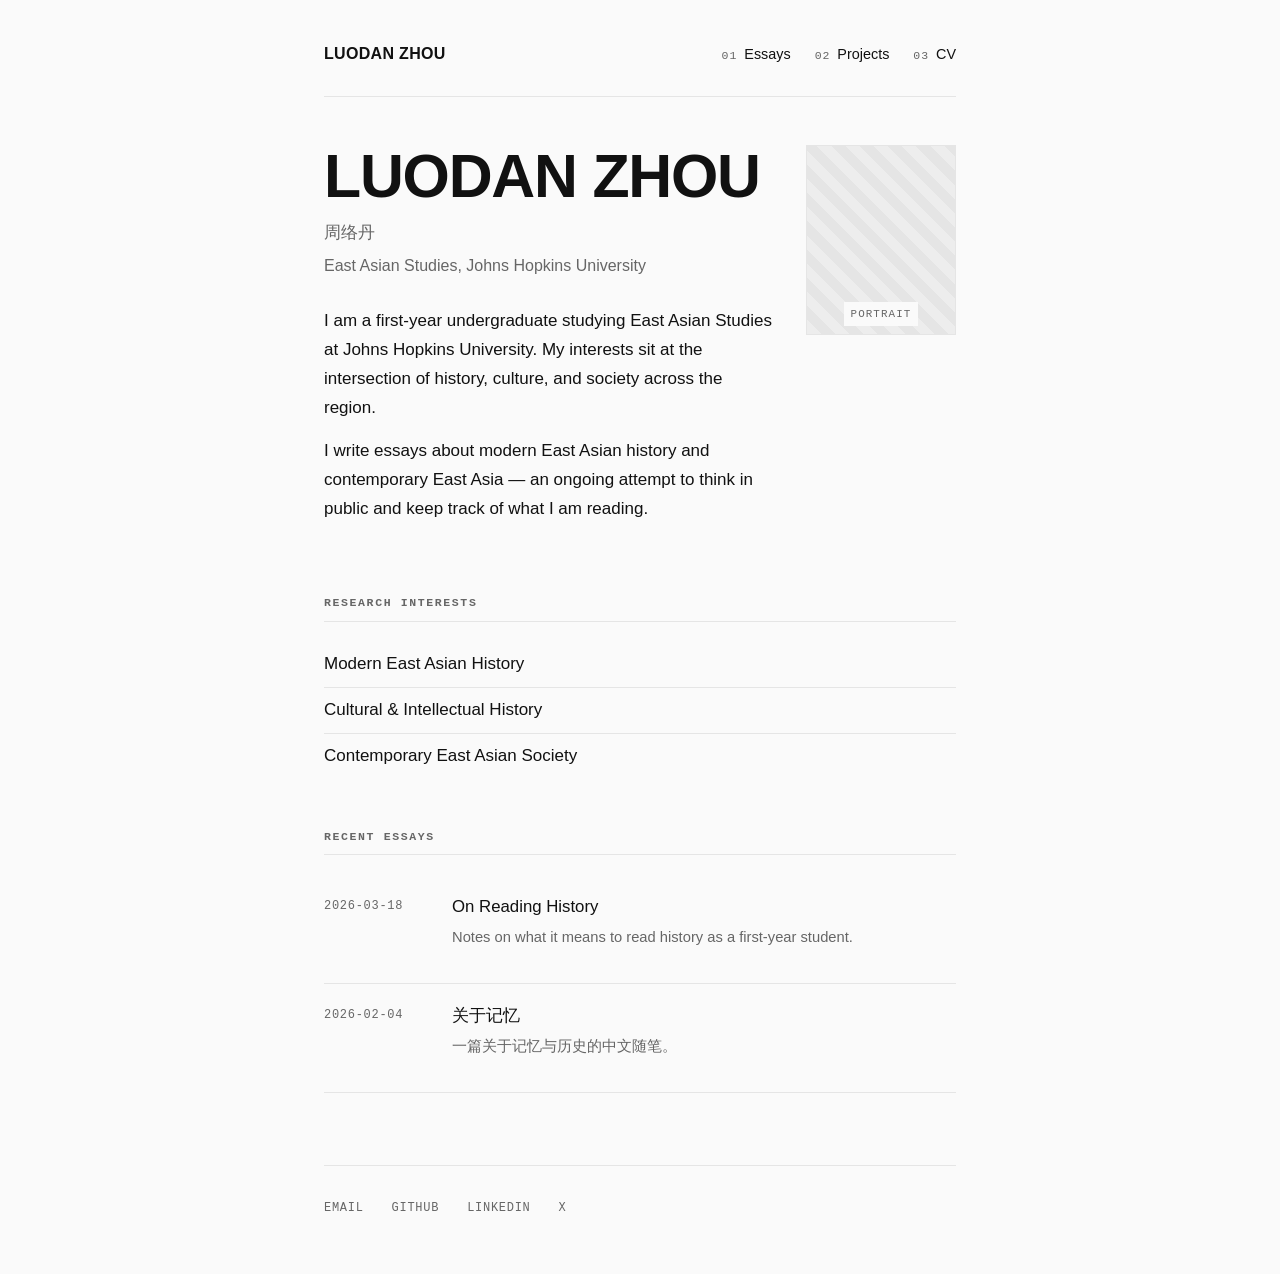
==== index.html @ 75e3056e "Initial site: personal academic website for Luodan Zhou Swiss-minimalist monochrome static site: hom" ====
<!DOCTYPE html>
<html lang="en">
<head>
  <meta charset="utf-8">
  <meta name="viewport" content="width=device-width, initial-scale=1">
  <title>Luodan Zhou</title>
  <meta name="description" content="Luodan Zhou — East Asian Studies, Johns Hopkins University.">
  <link rel="stylesheet" href="/assets/style.css">
</head>
<body>
  <div class="wrap">
    <header class="site-header">
      <a class="logo" href="/">Luodan Zhou</a>
      <nav class="nav">
        <a href="/essays/"><span class="num">01</span><span class="label">Essays</span></a>
        <a href="/projects/"><span class="num">02</span><span class="label">Projects</span></a>
        <a href="/cv/"><span class="num">03</span><span class="label">CV</span></a>
      </nav>
    </header>

    <main class="content">
      <div class="hero">
        <div class="hero-layout">
          <div class="hero-text">
            <h1 class="hero-name">Luodan Zhou</h1>
            <p class="hero-cn">周络丹</p>
            <p class="hero-affil">East Asian Studies, Johns Hopkins University</p>
            <div class="bio">
              <p>I am a first-year undergraduate studying East Asian Studies at Johns Hopkins University. My interests sit at the intersection of history, culture, and society across the region.</p>
              <p>I write essays about modern East Asian history and contemporary East Asia — an ongoing attempt to think in public and keep track of what I am reading.</p>
            </div>
          </div>
          <div class="portrait" aria-hidden="true">
            <span>Portrait</span>
          </div>
        </div>
      </div>

      <section>
        <h2 class="section-title">Research Interests</h2>
        <ul class="interests">
          <li>Modern East Asian History</li>
          <li>Cultural &amp; Intellectual History</li>
          <li>Contemporary East Asian Society</li>
        </ul>
      </section>

      <!-- Recent Essays — keep in sync with essays/index.html when adding posts -->
      <section>
        <h2 class="section-title">Recent Essays</h2>
        <ul class="row-list">
          <li class="row">
            <span class="date">2026-03-18</span>
            <div>
              <a class="row-title" href="/essays/2026/on-reading-history.html">On Reading History</a>
              <p class="summary">Notes on what it means to read history as a first-year student.</p>
            </div>
          </li>
          <li class="row">
            <span class="date">2026-02-04</span>
            <div>
              <a class="row-title" href="/essays/2026/guanyu-jiyi.html">关于记忆</a>
              <p class="summary">一篇关于记忆与历史的中文随笔。</p>
            </div>
          </li>
        </ul>
      </section>
    </main>

    <footer class="site-footer">
      <a href="mailto:lzhou@jhu.edu">Email</a>
      <a href="https://github.com/yuanqili2027-creator">GitHub</a>
      <a href="#">LinkedIn</a>
      <a href="#">X</a>
    </footer>
  </div>
</body>
</html>
---- assets/style.css ----
/* ============================================================
   Personal academic website — shared stylesheet
   Design system: Swiss minimalism, strictly monochrome.
   Colors: bg #fafafa, text #111, secondary #666, hairline #e5e5e5.
   NO accent colors anywhere.
   ============================================================ */

:root {
  --bg: #fafafa;
  --text: #111;
  --secondary: #666;
  --hairline: #e5e5e5;
  --column: 680px;
  --sans: -apple-system, "Helvetica Neue", Helvetica, Inter, Arial,
    "PingFang SC", "Hiragino Sans GB", sans-serif;
  --mono: "SF Mono", Menlo, monospace;
}

* {
  box-sizing: border-box;
}

html {
  -webkit-text-size-adjust: 100%;
}

body {
  margin: 0;
  background: var(--bg);
  color: var(--text);
  font-family: var(--sans);
  font-size: 17px;
  line-height: 1.7;
  -webkit-font-smoothing: antialiased;
  text-rendering: optimizeLegibility;
}

.wrap {
  max-width: var(--column);
  margin: 0 auto;
  padding: 0 24px;
}

/* ---------- Header / navigation ---------- */

.site-header {
  padding: 40px 0 28px;
  border-bottom: 1px solid var(--hairline);
  margin-bottom: 48px;
  display: flex;
  flex-wrap: wrap;
  align-items: baseline;
  justify-content: space-between;
  gap: 16px 24px;
}

.logo {
  font-size: 1rem;
  font-weight: 600;
  letter-spacing: 0.02em;
  text-transform: uppercase;
  text-decoration: none;
  color: var(--text);
}

.logo:hover {
  opacity: 0.6;
}

nav.nav {
  display: flex;
  gap: 24px;
  font-size: 0.9rem;
}

nav.nav a {
  text-decoration: none;
  color: var(--text);
  display: inline-flex;
  gap: 7px;
  align-items: baseline;
}

nav.nav a .num {
  font-family: var(--mono);
  font-size: 0.72rem;
  letter-spacing: 0.08em;
  color: var(--secondary);
}

nav.nav a .label {
  border-bottom: 1px solid transparent;
  padding-bottom: 1px;
}

nav.nav a:hover .label,
nav.nav a[aria-current="page"] .label {
  border-bottom-color: var(--text);
}

/* ---------- Generic links ---------- */

a {
  color: var(--text);
}

.content a {
  color: var(--text);
  text-decoration: underline;
  text-decoration-thickness: 1px;
  text-underline-offset: 2px;
}

.content a:hover {
  text-decoration-thickness: 2px;
}

/* ---------- Home / hero ---------- */

.hero {
  margin-bottom: 56px;
}

.hero-name {
  font-size: clamp(2.6rem, 9vw, 3.8rem);
  line-height: 1.02;
  letter-spacing: -0.02em;
  text-transform: uppercase;
  margin: 0 0 12px;
  font-weight: 700;
}

.hero-cn {
  font-size: 1.05rem;
  color: var(--secondary);
  margin: 0 0 4px;
}

.hero-affil {
  font-size: 1rem;
  color: var(--secondary);
  margin: 0 0 28px;
}

.hero-layout {
  display: flex;
  gap: 32px;
  align-items: flex-start;
  flex-wrap: wrap;
}

.hero-text {
  flex: 1 1 340px;
}

/* Pure-CSS portrait placeholder (swap for a real photo later) */
.portrait {
  flex: 0 0 auto;
  width: 150px;
  height: 190px;
  background: repeating-linear-gradient(
      45deg,
      #ededed,
      #ededed 10px,
      #e5e5e5 10px,
      #e5e5e5 20px
    );
  border: 1px solid var(--hairline);
  display: flex;
  align-items: flex-end;
  justify-content: center;
  filter: grayscale(100%);
}

.portrait span {
  font-family: var(--mono);
  font-size: 0.68rem;
  letter-spacing: 0.1em;
  text-transform: uppercase;
  color: var(--secondary);
  background: var(--bg);
  padding: 3px 7px;
  margin-bottom: 8px;
}

.bio p {
  margin: 0 0 14px;
}

/* ---------- Sections ---------- */

section {
  margin: 48px 0;
}

.section-title {
  font-family: var(--mono);
  font-size: 0.72rem;
  letter-spacing: 0.14em;
  text-transform: uppercase;
  color: var(--secondary);
  margin: 0 0 20px;
  padding-bottom: 8px;
  border-bottom: 1px solid var(--hairline);
}

.interests {
  list-style: none;
  padding: 0;
  margin: 0;
}

.interests li {
  padding: 8px 0;
  border-bottom: 1px solid var(--hairline);
}

.interests li:last-child {
  border-bottom: none;
}

/* ---------- Essay / row listings ---------- */

.year-heading {
  font-family: var(--mono);
  font-size: 0.85rem;
  letter-spacing: 0.1em;
  color: var(--secondary);
  margin: 40px 0 8px;
}

.row-list {
  list-style: none;
  padding: 0;
  margin: 0;
}

.row {
  display: grid;
  grid-template-columns: 108px 1fr;
  gap: 4px 20px;
  padding: 18px 0;
  border-bottom: 1px solid var(--hairline);
}

.row .date {
  font-family: var(--mono);
  font-size: 0.75rem;
  letter-spacing: 0.06em;
  color: var(--secondary);
  padding-top: 3px;
}

.row .row-title {
  font-size: 1.05rem;
  text-decoration: none;
  color: var(--text);
  border-bottom: 1px solid transparent;
  display: inline;
}

.row .row-title:hover {
  border-bottom-color: var(--text);
}

.row .summary {
  grid-column: 2;
  color: var(--secondary);
  font-size: 0.92rem;
  margin-top: 3px;
}

/* ---------- Article ---------- */

.back-link {
  font-family: var(--mono);
  font-size: 0.75rem;
  letter-spacing: 0.06em;
  text-decoration: none;
  color: var(--secondary);
  display: inline-block;
  margin-bottom: 32px;
}

.back-link:hover {
  color: var(--text);
}

.article-title {
  font-size: clamp(1.8rem, 5vw, 2.4rem);
  line-height: 1.15;
  letter-spacing: -0.01em;
  margin: 0 0 12px;
  font-weight: 700;
}

.article-date {
  font-family: var(--mono);
  font-size: 0.75rem;
  letter-spacing: 0.08em;
  color: var(--secondary);
  margin: 0 0 40px;
}

.article-body {
  font-size: 1.02rem;
  line-height: 1.8;
}

.article-body p {
  margin: 0 0 22px;
}

/* CJK-friendly reading for Chinese essays */
.article-body.cjk {
  line-height: 1.9;
  letter-spacing: 0.01em;
}

/* ---------- CV ---------- */

.cv-header {
  display: flex;
  align-items: baseline;
  justify-content: space-between;
  flex-wrap: wrap;
  gap: 16px;
  margin-bottom: 8px;
}

.cv-header h1 {
  font-size: 2rem;
  margin: 0;
  letter-spacing: -0.01em;
}

.btn {
  font-family: var(--mono);
  font-size: 0.72rem;
  letter-spacing: 0.08em;
  text-transform: uppercase;
  text-decoration: none;
  color: var(--text);
  border: 1px solid var(--text);
  padding: 8px 14px;
  white-space: nowrap;
}

.btn:hover {
  background: var(--text);
  color: var(--bg);
}

.cv-entry {
  margin-bottom: 22px;
}

.cv-entry .role {
  font-weight: 600;
}

.cv-entry .meta {
  font-family: var(--mono);
  font-size: 0.75rem;
  letter-spacing: 0.05em;
  color: var(--secondary);
  margin: 2px 0 4px;
}

.cv-entry .detail {
  color: var(--secondary);
  font-size: 0.95rem;
}

/* ---------- Footer ---------- */

.site-footer {
  border-top: 1px solid var(--hairline);
  margin-top: 72px;
  padding: 32px 0 56px;
  display: flex;
  flex-wrap: wrap;
  gap: 20px 28px;
  font-size: 0.85rem;
}

.site-footer a {
  font-family: var(--mono);
  font-size: 0.75rem;
  letter-spacing: 0.06em;
  text-transform: uppercase;
  text-decoration: none;
  color: var(--secondary);
}

.site-footer a:hover {
  color: var(--text);
}

/* ---------- Responsive ---------- */

@media (max-width: 560px) {
  body {
    font-size: 16px;
  }
  .site-header {
    padding: 28px 0 20px;
    margin-bottom: 36px;
  }
  nav.nav {
    gap: 16px;
  }
  .row {
    grid-template-columns: 1fr;
    gap: 4px;
  }
  .row .summary {
    grid-column: 1;
  }
  .portrait {
    width: 120px;
    height: 150px;
  }
}
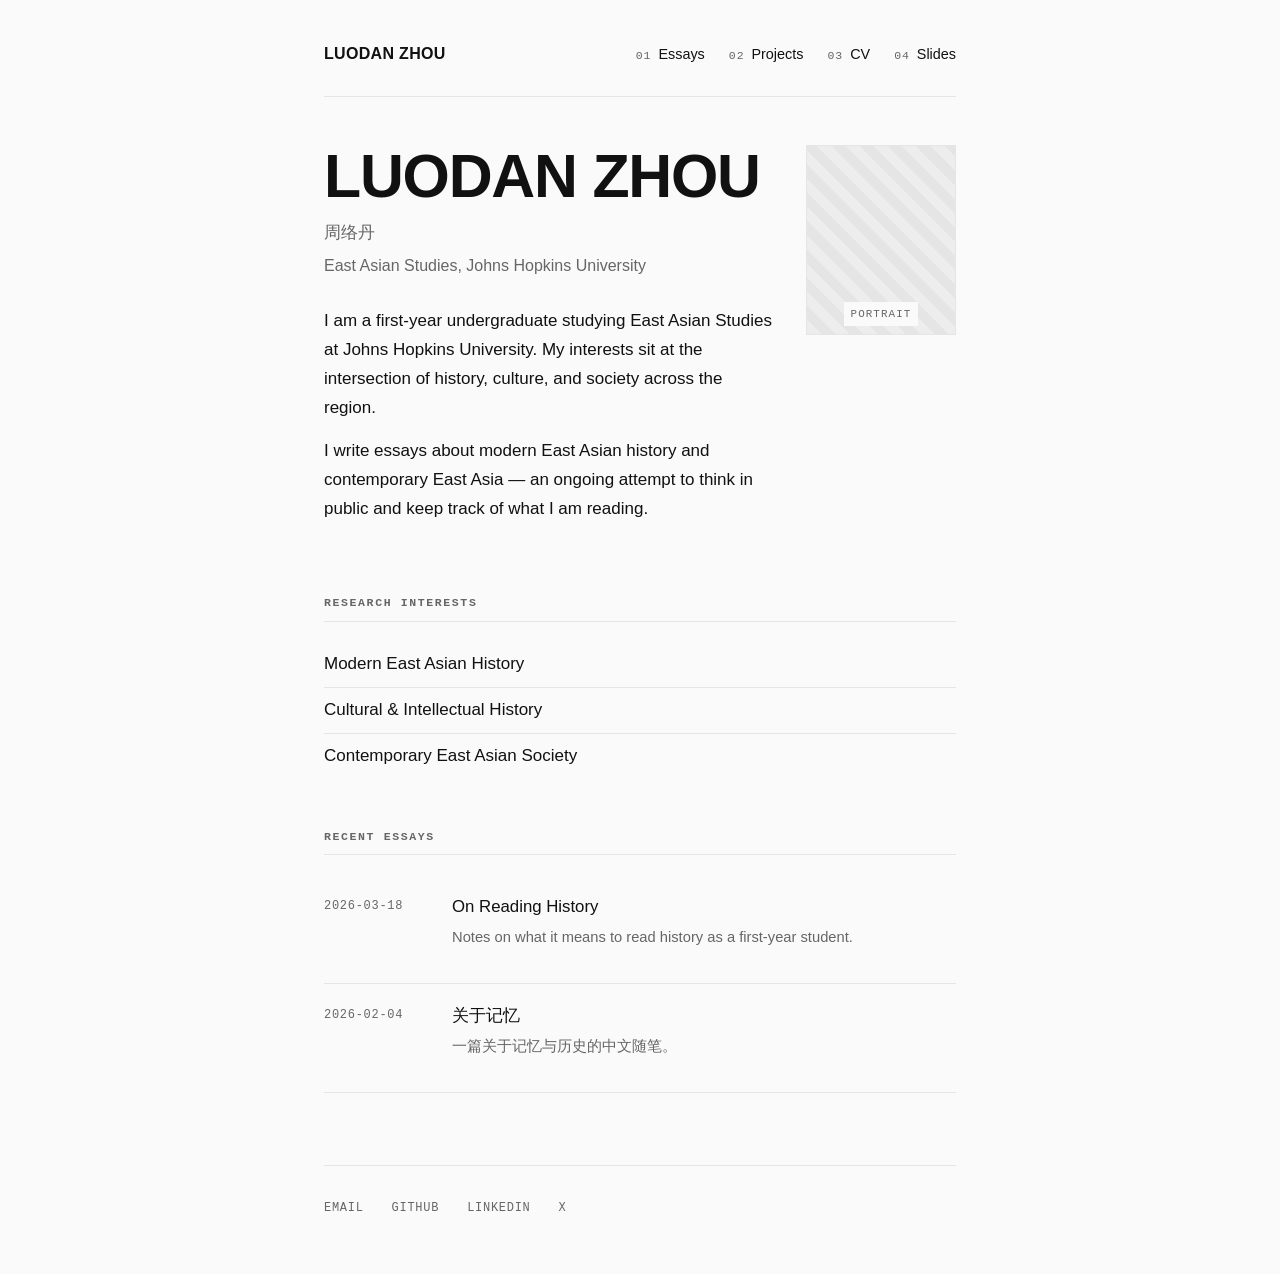
==== commit 4d9c487c: "Add Slides section linking to slide-deck repos Co-Authored-By: Claude Fable 5 <noreply@anthropic.com" ====
--- a/index.html
+++ b/index.html
@@ -15,6 +15,7 @@
         <a href="/essays/"><span class="num">01</span><span class="label">Essays</span></a>
         <a href="/projects/"><span class="num">02</span><span class="label">Projects</span></a>
         <a href="/cv/"><span class="num">03</span><span class="label">CV</span></a>
+        <a href="/slides/"><span class="num">04</span><span class="label">Slides</span></a>
       </nav>
     </header>
 
